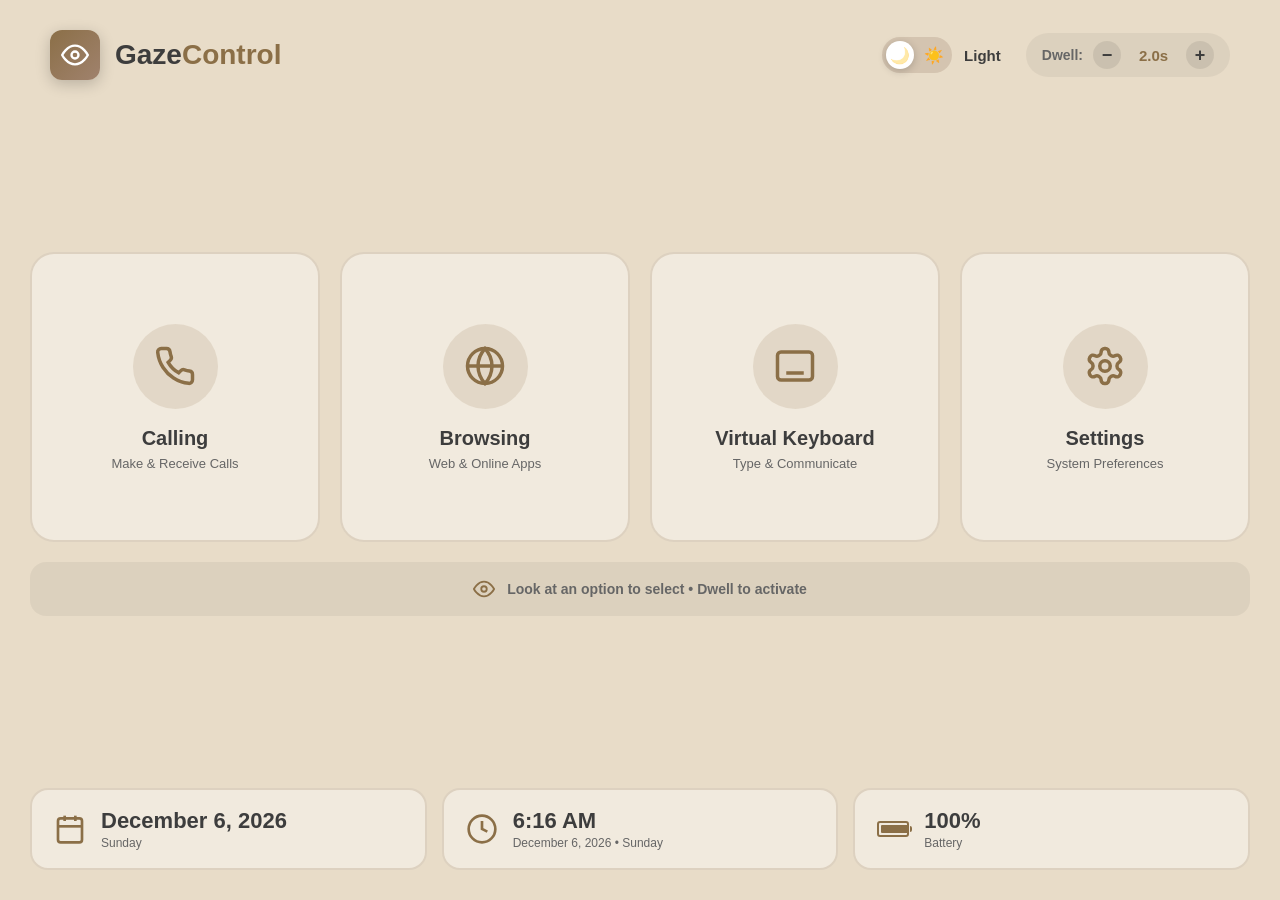
==== eye tracker/web_ui/index.html @ 735f4734 "Add UI-only version: Standalone assistive interface without eye-tracking" ====
<!DOCTYPE html>
<html lang="en">
<head>
    <meta charset="UTF-8">
    <meta name="viewport" content="width=device-width, initial-scale=1.0, user-scalable=no">
    <title>Assistive Gaze Control</title>
    <link rel="stylesheet" href="styles.css">
</head>
<body>
    <div class="container">
        <!-- Header -->
        <div class="header">
            <div class="logo-section">
                <div class="logo-icon">
                    <svg viewBox="0 0 24 24" fill="none" stroke="currentColor" stroke-width="2">
                        <path d="M1 12s4-8 11-8 11 8 11 8-4 8-11 8-11-8-11-8z"></path>
                        <circle cx="12" cy="12" r="3"></circle>
                    </svg>
                </div>
                <h1 class="logo-text">Gaze<span class="logo-highlight">Control</span></h1>
            </div>
            
            <div class="header-controls">
                <label class="theme-toggle">
                    <input type="checkbox" id="theme-toggle">
                    <span class="theme-slider">
                        <span class="theme-icon moon">🌙</span>
                        <span class="theme-icon sun">☀️</span>
                    </span>
                    <span class="theme-label" id="theme-label">Light</span>
                </label>
                
                <div class="dwell-control">
                    <span class="dwell-label">Dwell:</span>
                    <button class="dwell-btn" onclick="decreaseDwell()">−</button>
                    <span class="dwell-value" id="dwell-value">2.0s</span>
                    <button class="dwell-btn" onclick="increaseDwell()">+</button>
                </div>
            </div>
        </div>

        <!-- Main Tiles Section -->
        <div class="tiles-section">
            <div class="tiles-grid">
                <!-- Calling Tile -->
                <div class="tile" data-action="calling">
                    <div class="tile-icon-circle">
                        <svg class="tile-icon" viewBox="0 0 24 24" fill="none" stroke="currentColor" stroke-width="2">
                            <path d="M22 16.92v3a2 2 0 0 1-2.18 2 19.79 19.79 0 0 1-8.63-3.07 19.5 19.5 0 0 1-6-6 19.79 19.79 0 0 1-3.07-8.67A2 2 0 0 1 4.11 2h3a2 2 0 0 1 2 1.72 12.84 12.84 0 0 0 .7 2.81 2 2 0 0 1-.45 2.11L8.09 9.91a16 16 0 0 0 6 6l1.27-1.27a2 2 0 0 1 2.11-.45 12.84 12.84 0 0 0 2.81.7A2 2 0 0 1 22 16.92z"></path>
                        </svg>
                    </div>
                    <div class="tile-content">
                        <h3 class="tile-title">Calling</h3>
                        <p class="tile-subtitle">Make & Receive Calls</p>
                    </div>
                    <div class="dwell-progress"></div>
                </div>

                <!-- Browsing Tile -->
                <div class="tile" data-action="browsing">
                    <div class="tile-icon-circle">
                        <svg class="tile-icon" viewBox="0 0 24 24" fill="none" stroke="currentColor" stroke-width="2">
                            <circle cx="12" cy="12" r="10"></circle>
                            <line x1="2" y1="12" x2="22" y2="12"></line>
                            <path d="M12 2a15.3 15.3 0 0 1 4 10 15.3 15.3 0 0 1-4 10 15.3 15.3 0 0 1-4-10 15.3 15.3 0 0 1 4-10z"></path>
                        </svg>
                    </div>
                    <div class="tile-content">
                        <h3 class="tile-title">Browsing</h3>
                        <p class="tile-subtitle">Web & Online Apps</p>
                    </div>
                    <div class="dwell-progress"></div>
                </div>

                <!-- Virtual Keyboard Tile -->
                <div class="tile" data-action="keyboard">
                    <div class="tile-icon-circle">
                        <svg class="tile-icon" viewBox="0 0 24 24" fill="none" stroke="currentColor" stroke-width="2">
                            <rect x="2" y="4" width="20" height="16" rx="2"></rect>
                            <path d="M6 8h.01M10 8h.01M14 8h.01M18 8h.01M8 12h.01M12 12h.01M16 12h.01M7 16h10"></path>
                        </svg>
                    </div>
                    <div class="tile-content">
                        <h3 class="tile-title">Virtual Keyboard</h3>
                        <p class="tile-subtitle">Type & Communicate</p>
                    </div>
                    <div class="dwell-progress"></div>
                </div>

                <!-- Settings Tile -->
                <div class="tile" data-action="settings">
                    <div class="tile-icon-circle">
                        <svg class="tile-icon" viewBox="0 0 24 24" fill="none" stroke="currentColor" stroke-width="2">
                            <path d="M12.22 2h-.44a2 2 0 0 0-2 2v.18a2 2 0 0 1-1 1.73l-.43.25a2 2 0 0 1-2 0l-.15-.08a2 2 0 0 0-2.73.73l-.22.38a2 2 0 0 0 .73 2.73l.15.1a2 2 0 0 1 1 1.72v.51a2 2 0 0 1-1 1.74l-.15.09a2 2 0 0 0-.73 2.73l.22.38a2 2 0 0 0 2.73.73l.15-.08a2 2 0 0 1 2 0l.43.25a2 2 0 0 1 1 1.73V20a2 2 0 0 0 2 2h.44a2 2 0 0 0 2-2v-.18a2 2 0 0 1 1-1.73l.43-.25a2 2 0 0 1 2 0l.15.08a2 2 0 0 0 2.73-.73l.22-.39a2 2 0 0 0-.73-2.73l-.15-.08a2 2 0 0 1-1-1.74v-.5a2 2 0 0 1 1-1.74l.15-.09a2 2 0 0 0 .73-2.73l-.22-.38a2 2 0 0 0-2.73-.73l-.15.08a2 2 0 0 1-2 0l-.43-.25a2 2 0 0 1-1-1.73V4a2 2 0 0 0-2-2z"></path>
                            <circle cx="12" cy="12" r="3"></circle>
                        </svg>
                    </div>
                    <div class="tile-content">
                        <h3 class="tile-title">Settings</h3>
                        <p class="tile-subtitle">System Preferences</p>
                    </div>
                    <div class="dwell-progress"></div>
                </div>
            </div>

            <!-- Instruction Bar -->
            <div class="instruction-bar">
                <svg class="eye-icon" viewBox="0 0 24 24" fill="none" stroke="currentColor" stroke-width="2">
                    <path d="M1 12s4-8 11-8 11 8 11 8-4 8-11 8-11-8-11-8z"></path>
                    <circle cx="12" cy="12" r="3"></circle>
                </svg>
                <span>Look at an option to select • Dwell to activate</span>
            </div>
        </div>

        <!-- Bottom Info Bar -->
        <div class="info-bar">
            <!-- Date Widget -->
            <div class="info-widget">
                <svg class="widget-icon" viewBox="0 0 24 24" fill="none" stroke="currentColor" stroke-width="2">
                    <rect x="3" y="4" width="18" height="18" rx="2" ry="2"></rect>
                    <line x1="16" y1="2" x2="16" y2="6"></line>
                    <line x1="8" y1="2" x2="8" y2="6"></line>
                    <line x1="3" y1="10" x2="21" y2="10"></line>
                </svg>
                <div class="widget-content">
                    <div class="widget-title" id="date">April 24, 2024</div>
                    <div class="widget-subtitle" id="day">Wednesday</div>
                </div>
            </div>

            <!-- Time Widget -->
            <div class="info-widget">
                <svg class="widget-icon" viewBox="0 0 24 24" fill="none" stroke="currentColor" stroke-width="2">
                    <circle cx="12" cy="12" r="10"></circle>
                    <polyline points="12 6 12 12 16 14"></polyline>
                </svg>
                <div class="widget-content">
                    <div class="widget-title" id="time">10:45 AM</div>
                    <div class="widget-subtitle" id="full-date">April 24, 2024 • Wednesday</div>
                </div>
            </div>

            <!-- Battery Widget -->
            <div class="info-widget">
                <div class="battery-icon">
                    <div class="battery-level" id="battery-level"></div>
                </div>
                <div class="widget-content">
                    <div class="widget-title" id="battery-percent">85%</div>
                    <div class="widget-subtitle">Battery</div>
                </div>
            </div>
        </div>
    </div>

    <script src="script.js"></script>
</body>
</html>
---- eye tracker/web_ui/styles.css ----
* {
    margin: 0;
    padding: 0;
    box-sizing: border-box;
}

/* Light Mode (Default) */
body {
    font-family: -apple-system, BlinkMacSystemFont, 'Segoe UI', Roboto, Oxygen, Ubuntu, Cantarell, sans-serif;
    background: #e8dcc8;
    min-height: 100vh;
    display: flex;
    align-items: center;
    justify-content: center;
    overflow: hidden;
    transition: background 0.3s ease;
}

/* Dark Mode */
body.dark-mode {
    background: #1a1d23;
}

.container {
    width: 100%;
    height: 100vh;
    padding: 30px;
    display: flex;
    flex-direction: column;
    gap: 20px;
}

/* Header */
.header {
    display: flex;
    justify-content: space-between;
    align-items: center;
    padding: 0 20px;
}

.logo-section {
    display: flex;
    align-items: center;
    gap: 15px;
}

.logo-icon {
    width: 50px;
    height: 50px;
    background: linear-gradient(135deg, #8b6f47 0%, #a0826d 100%);
    border-radius: 12px;
    display: flex;
    align-items: center;
    justify-content: center;
    box-shadow: 0 4px 15px rgba(0, 0, 0, 0.2);
}

body.dark-mode .logo-icon {
    background: linear-gradient(135deg, #2dd4bf 0%, #14b8a6 100%);
}

.logo-icon svg {
    width: 28px;
    height: 28px;
    color: white;
}

.logo-text {
    font-size: 28px;
    font-weight: 700;
    color: #3d3d3d;
}

body.dark-mode .logo-text {
    color: #ffffff;
}

.logo-highlight {
    color: #8b6f47;
}

body.dark-mode .logo-highlight {
    color: #2dd4bf;
}

/* Header Controls */
.header-controls {
    display: flex;
    align-items: center;
    gap: 25px;
}

/* Theme Toggle */
.theme-toggle {
    display: flex;
    align-items: center;
    gap: 12px;
    cursor: pointer;
}

.theme-toggle input {
    opacity: 0;
    width: 0;
    height: 0;
}

.theme-slider {
    position: relative;
    width: 70px;
    height: 36px;
    background: #d4c4b0;
    border-radius: 50px;
    transition: all 0.3s ease;
    display: flex;
    align-items: center;
    justify-content: space-between;
    padding: 0 8px;
}

body.dark-mode .theme-slider {
    background: #2a2f38;
}

.theme-slider::before {
    content: '';
    position: absolute;
    height: 28px;
    width: 28px;
    left: 4px;
    background: white;
    border-radius: 50%;
    transition: all 0.3s ease;
    box-shadow: 0 2px 8px rgba(0, 0, 0, 0.2);
}

input:checked + .theme-slider::before {
    transform: translateX(34px);
}

.theme-icon {
    font-size: 16px;
    z-index: 1;
    transition: opacity 0.3s ease;
}

.theme-icon.sun {
    opacity: 1;
}

.theme-icon.moon {
    opacity: 0.4;
}

input:checked + .theme-slider .sun {
    opacity: 0.4;
}

input:checked + .theme-slider .moon {
    opacity: 1;
}

.theme-label {
    font-size: 15px;
    font-weight: 600;
    color: #3d3d3d;
}

body.dark-mode .theme-label {
    color: #ffffff;
}

/* Dwell Control */
.dwell-control {
    display: flex;
    align-items: center;
    gap: 10px;
    background: rgba(0, 0, 0, 0.05);
    padding: 8px 16px;
    border-radius: 50px;
}

body.dark-mode .dwell-control {
    background: rgba(255, 255, 255, 0.05);
}

.dwell-label {
    font-size: 14px;
    font-weight: 600;
    color: #666;
}

body.dark-mode .dwell-label {
    color: #999;
}

.dwell-btn {
    width: 28px;
    height: 28px;
    border-radius: 50%;
    border: none;
    background: rgba(0, 0, 0, 0.08);
    color: #3d3d3d;
    font-size: 18px;
    font-weight: 700;
    cursor: pointer;
    display: flex;
    align-items: center;
    justify-content: center;
    transition: all 0.3s ease;
}

body.dark-mode .dwell-btn {
    background: rgba(255, 255, 255, 0.1);
    color: #ffffff;
}

.dwell-btn:hover {
    background: rgba(0, 0, 0, 0.12);
    transform: scale(1.1);
}

body.dark-mode .dwell-btn:hover {
    background: rgba(255, 255, 255, 0.15);
}

.dwell-value {
    font-size: 15px;
    font-weight: 700;
    color: #8b6f47;
    min-width: 45px;
    text-align: center;
}

body.dark-mode .dwell-value {
    color: #2dd4bf;
}

/* Tiles Section */
.tiles-section {
    flex: 1;
    display: flex;
    flex-direction: column;
    justify-content: center;
    gap: 20px;
}

.tiles-grid {
    display: grid;
    grid-template-columns: repeat(4, 1fr);
    gap: 20px;
}

/* Tile Styles */
.tile {
    position: relative;
    background: rgba(255, 255, 255, 0.4);
    border: 2px solid rgba(139, 111, 71, 0.2);
    border-radius: 24px;
    padding: 35px 25px;
    display: flex;
    flex-direction: column;
    align-items: center;
    justify-content: center;
    cursor: pointer;
    transition: all 0.3s cubic-bezier(0.4, 0, 0.2, 1);
    overflow: hidden;
    aspect-ratio: 1;
}

body.dark-mode .tile {
    background: rgba(255, 255, 255, 0.03);
    border: 2px solid rgba(255, 255, 255, 0.08);
}

.tile::before {
    content: '';
    position: absolute;
    top: 0;
    left: 0;
    right: 0;
    bottom: 0;
    background: linear-gradient(135deg, rgba(139, 111, 71, 0.1) 0%, rgba(139, 111, 71, 0) 100%);
    opacity: 0;
    transition: opacity 0.3s ease;
}

body.dark-mode .tile::before {
    background: linear-gradient(135deg, rgba(45, 212, 191, 0.1) 0%, rgba(45, 212, 191, 0) 100%);
}

.tile:hover {
    transform: translateY(-5px);
    border-color: rgba(139, 111, 71, 0.4);
    box-shadow: 0 10px 30px rgba(0, 0, 0, 0.15);
}

body.dark-mode .tile:hover {
    border-color: rgba(45, 212, 191, 0.3);
    box-shadow: 0 10px 30px rgba(0, 0, 0, 0.5);
}

.tile:hover::before {
    opacity: 1;
}

/* Tile Icon Circle */
.tile-icon-circle {
    width: 85px;
    height: 85px;
    background: rgba(139, 111, 71, 0.15);
    border-radius: 50%;
    display: flex;
    align-items: center;
    justify-content: center;
    margin-bottom: 18px;
    transition: all 0.3s ease;
}

body.dark-mode .tile-icon-circle {
    background: rgba(45, 212, 191, 0.15);
}

.tile:hover .tile-icon-circle {
    transform: scale(1.1);
    background: rgba(139, 111, 71, 0.25);
}

body.dark-mode .tile:hover .tile-icon-circle {
    background: rgba(45, 212, 191, 0.25);
}

.tile-icon {
    width: 42px;
    height: 42px;
    color: #8b6f47;
}

body.dark-mode .tile-icon {
    color: #2dd4bf;
}

/* Tile Content */
.tile-content {
    text-align: center;
}

.tile-title {
    font-size: 20px;
    font-weight: 700;
    margin-bottom: 6px;
    color: #3d3d3d;
}

body.dark-mode .tile-title {
    color: #ffffff;
}

.tile-subtitle {
    font-size: 13px;
    color: #666;
    font-weight: 500;
}

body.dark-mode .tile-subtitle {
    color: #999;
}

/* Dwell Progress */
.dwell-progress {
    position: absolute;
    top: 0;
    left: 0;
    right: 0;
    bottom: 0;
    border-radius: 24px;
    border: 4px solid #8b6f47;
    opacity: 0;
    transition: opacity 0.3s ease;
    pointer-events: none;
}

body.dark-mode .dwell-progress {
    border-color: #2dd4bf;
}

.tile.dwelling .dwell-progress {
    opacity: 1;
    animation: dwellProgress 1.5s linear forwards;
}

@keyframes dwellProgress {
    from {
        clip-path: polygon(50% 50%, 50% 0%, 50% 0%, 50% 0%, 50% 0%, 50% 0%, 50% 0%);
    }
    12.5% {
        clip-path: polygon(50% 50%, 50% 0%, 100% 0%, 100% 0%, 100% 0%, 100% 0%, 50% 0%);
    }
    25% {
        clip-path: polygon(50% 50%, 50% 0%, 100% 0%, 100% 50%, 100% 50%, 100% 50%, 50% 0%);
    }
    37.5% {
        clip-path: polygon(50% 50%, 50% 0%, 100% 0%, 100% 50%, 100% 100%, 100% 100%, 50% 0%);
    }
    50% {
        clip-path: polygon(50% 50%, 50% 0%, 100% 0%, 100% 50%, 100% 100%, 50% 100%, 50% 0%);
    }
    62.5% {
        clip-path: polygon(50% 50%, 50% 0%, 100% 0%, 100% 50%, 100% 100%, 50% 100%, 0% 100%);
    }
    75% {
        clip-path: polygon(50% 50%, 50% 0%, 100% 0%, 100% 50%, 100% 100%, 50% 100%, 0% 100%, 0% 50%);
    }
    87.5% {
        clip-path: polygon(50% 50%, 50% 0%, 100% 0%, 100% 50%, 100% 100%, 50% 100%, 0% 100%, 0% 50%, 0% 0%);
    }
    to {
        clip-path: polygon(50% 50%, 50% 0%, 100% 0%, 100% 50%, 100% 100%, 50% 100%, 0% 100%, 0% 50%, 0% 0%, 50% 0%);
    }
}

/* Instruction Bar */
.instruction-bar {
    background: rgba(0, 0, 0, 0.05);
    border-radius: 16px;
    padding: 16px 24px;
    display: flex;
    align-items: center;
    justify-content: center;
    gap: 12px;
    font-size: 14px;
    font-weight: 600;
    color: #666;
}

body.dark-mode .instruction-bar {
    background: rgba(255, 255, 255, 0.05);
    color: #999;
}

.eye-icon {
    width: 22px;
    height: 22px;
    color: #8b6f47;
}

body.dark-mode .eye-icon {
    color: #2dd4bf;
}

/* Info Bar */
.info-bar {
    display: grid;
    grid-template-columns: repeat(3, 1fr);
    gap: 15px;
}

.info-widget {
    background: rgba(255, 255, 255, 0.4);
    border: 2px solid rgba(139, 111, 71, 0.2);
    border-radius: 18px;
    padding: 18px 22px;
    display: flex;
    align-items: center;
    gap: 15px;
    transition: all 0.3s ease;
}

body.dark-mode .info-widget {
    background: rgba(255, 255, 255, 0.03);
    border: 2px solid rgba(255, 255, 255, 0.08);
}

.info-widget:hover {
    border-color: rgba(139, 111, 71, 0.4);
    transform: translateY(-3px);
}

body.dark-mode .info-widget:hover {
    border-color: rgba(45, 212, 191, 0.3);
}

.widget-icon {
    width: 32px;
    height: 32px;
    color: #8b6f47;
    flex-shrink: 0;
}

body.dark-mode .widget-icon {
    color: #2dd4bf;
}

.widget-content {
    flex: 1;
}

.widget-title {
    font-size: 22px;
    font-weight: 700;
    color: #3d3d3d;
    margin-bottom: 2px;
}

body.dark-mode .widget-title {
    color: #ffffff;
}

.widget-subtitle {
    font-size: 12px;
    color: #666;
    font-weight: 500;
}

body.dark-mode .widget-subtitle {
    color: #999;
}

/* Battery Icon */
.battery-icon {
    width: 32px;
    height: 16px;
    border: 2px solid #8b6f47;
    border-radius: 3px;
    position: relative;
    flex-shrink: 0;
}

body.dark-mode .battery-icon {
    border-color: #2dd4bf;
}

.battery-icon::after {
    content: '';
    position: absolute;
    right: -5px;
    top: 50%;
    transform: translateY(-50%);
    width: 2px;
    height: 6px;
    background: #8b6f47;
    border-radius: 0 2px 2px 0;
}

body.dark-mode .battery-icon::after {
    background: #2dd4bf;
}

.battery-level {
    position: absolute;
    left: 2px;
    top: 2px;
    bottom: 2px;
    width: 85%;
    background: #8b6f47;
    border-radius: 1px;
    transition: width 0.3s ease;
}

body.dark-mode .battery-level {
    background: #2dd4bf;
}

/* Responsive Design */
@media (max-width: 1024px) {
    .tiles-grid {
        grid-template-columns: repeat(2, 1fr);
    }
}

@media (max-width: 768px) {
    .container {
        padding: 20px;
    }
    
    .header {
        flex-direction: column;
        gap: 15px;
    }
    
    .tiles-grid {
        gap: 15px;
    }
    
    .info-bar {
        grid-template-columns: 1fr;
    }
}
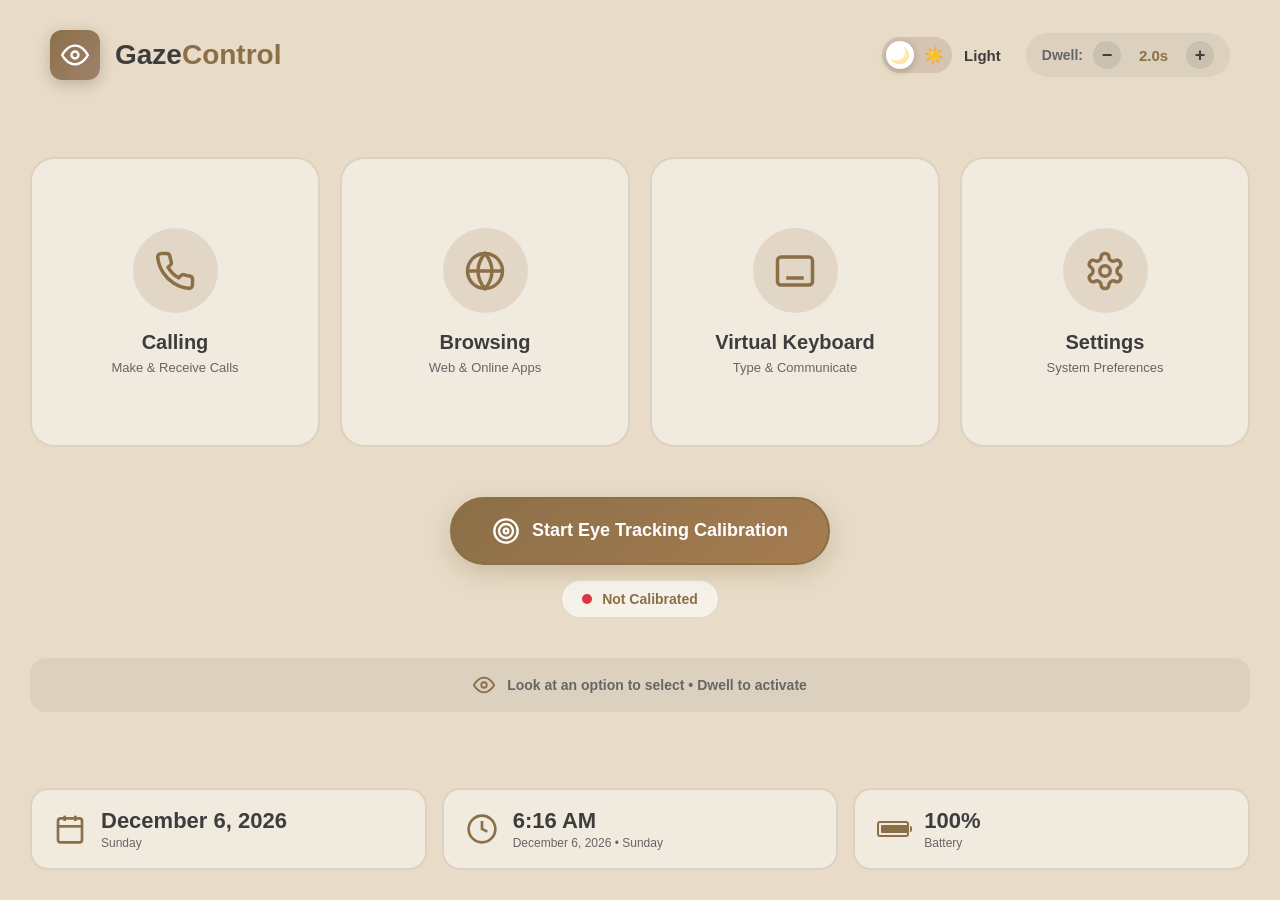
==== commit a8530c4f: "Add integrated eye tracking system with full calibration and improved UI Features: - Complete eye tr" ====
--- a/eye tracker/web_ui/index.html
+++ b/eye tracker/web_ui/index.html
@@ -103,6 +103,22 @@
                 </div>
             </div>
 
+            <!-- Calibration Button -->
+            <div class="calibration-section">
+                <button class="calibration-btn" id="calibration-btn" onclick="startCalibration()">
+                    <svg class="calibration-icon" viewBox="0 0 24 24" fill="none" stroke="currentColor" stroke-width="2">
+                        <circle cx="12" cy="12" r="10"></circle>
+                        <circle cx="12" cy="12" r="6"></circle>
+                        <circle cx="12" cy="12" r="2"></circle>
+                    </svg>
+                    <span id="calibration-text">Start Eye Tracking Calibration</span>
+                </button>
+                <div class="tracking-status" id="tracking-status">
+                    <span class="status-dot"></span>
+                    <span id="status-text">Not Calibrated</span>
+                </div>
+            </div>
+
             <!-- Instruction Bar -->
             <div class="instruction-bar">
                 <svg class="eye-icon" viewBox="0 0 24 24" fill="none" stroke="currentColor" stroke-width="2">
--- a/eye tracker/web_ui/styles.css
+++ b/eye tracker/web_ui/styles.css
@@ -585,3 +585,136 @@
         grid-template-columns: 1fr;
     }
 }
+
+
+/* Calibration Section */
+.calibration-section {
+    margin: 30px 0 20px 0;
+    display: flex;
+    flex-direction: column;
+    align-items: center;
+    gap: 15px;
+}
+
+.calibration-btn {
+    display: flex;
+    align-items: center;
+    gap: 12px;
+    padding: 18px 40px;
+    border-radius: 50px;
+    border: 2px solid #8b6f47;
+    background: linear-gradient(135deg, #8b6f47 0%, #a67c52 100%);
+    color: white;
+    font-size: 18px;
+    font-weight: 700;
+    cursor: pointer;
+    transition: all 0.3s ease;
+    box-shadow: 0 8px 25px rgba(139, 111, 71, 0.3);
+}
+
+body.dark-mode .calibration-btn {
+    border-color: #2dd4bf;
+    background: linear-gradient(135deg, #2dd4bf 0%, #38bfa8 100%);
+    box-shadow: 0 8px 25px rgba(45, 212, 191, 0.3);
+}
+
+.calibration-btn:hover {
+    transform: translateY(-3px);
+    box-shadow: 0 12px 35px rgba(139, 111, 71, 0.4);
+}
+
+body.dark-mode .calibration-btn:hover {
+    box-shadow: 0 12px 35px rgba(45, 212, 191, 0.4);
+}
+
+.calibration-btn:active {
+    transform: translateY(-1px);
+}
+
+.calibration-icon {
+    width: 28px;
+    height: 28px;
+    animation: pulse 2s ease-in-out infinite;
+}
+
+@keyframes pulse {
+    0%, 100% {
+        transform: scale(1);
+        opacity: 1;
+    }
+    50% {
+        transform: scale(1.1);
+        opacity: 0.8;
+    }
+}
+
+.calibration-btn.calibrating {
+    background: linear-gradient(135deg, #667eea 0%, #764ba2 100%);
+    border-color: #667eea;
+    animation: calibrating-pulse 1.5s ease-in-out infinite;
+}
+
+@keyframes calibrating-pulse {
+    0%, 100% {
+        box-shadow: 0 8px 25px rgba(102, 126, 234, 0.3);
+    }
+    50% {
+        box-shadow: 0 8px 35px rgba(102, 126, 234, 0.6);
+    }
+}
+
+.calibration-btn.calibrated {
+    background: linear-gradient(135deg, #22c55e 0%, #16a34a 100%);
+    border-color: #22c55e;
+}
+
+body.dark-mode .calibration-btn.calibrated {
+    background: linear-gradient(135deg, #22c55e 0%, #16a34a 100%);
+    border-color: #22c55e;
+}
+
+.tracking-status {
+    display: flex;
+    align-items: center;
+    gap: 10px;
+    padding: 10px 20px;
+    border-radius: 25px;
+    background: rgba(255, 255, 255, 0.6);
+    border: 1px solid rgba(139, 111, 71, 0.2);
+    font-size: 14px;
+    font-weight: 600;
+    color: #8b6f47;
+}
+
+body.dark-mode .tracking-status {
+    background: rgba(45, 212, 191, 0.1);
+    border-color: rgba(45, 212, 191, 0.2);
+    color: #2dd4bf;
+}
+
+.status-dot {
+    width: 10px;
+    height: 10px;
+    border-radius: 50%;
+    background: #dc3545;
+    animation: blink 2s ease-in-out infinite;
+}
+
+@keyframes blink {
+    0%, 100% {
+        opacity: 1;
+    }
+    50% {
+        opacity: 0.3;
+    }
+}
+
+.tracking-status.calibrated .status-dot {
+    background: #22c55e;
+    animation: none;
+}
+
+.tracking-status.tracking .status-dot {
+    background: #22c55e;
+    box-shadow: 0 0 10px #22c55e;
+}
